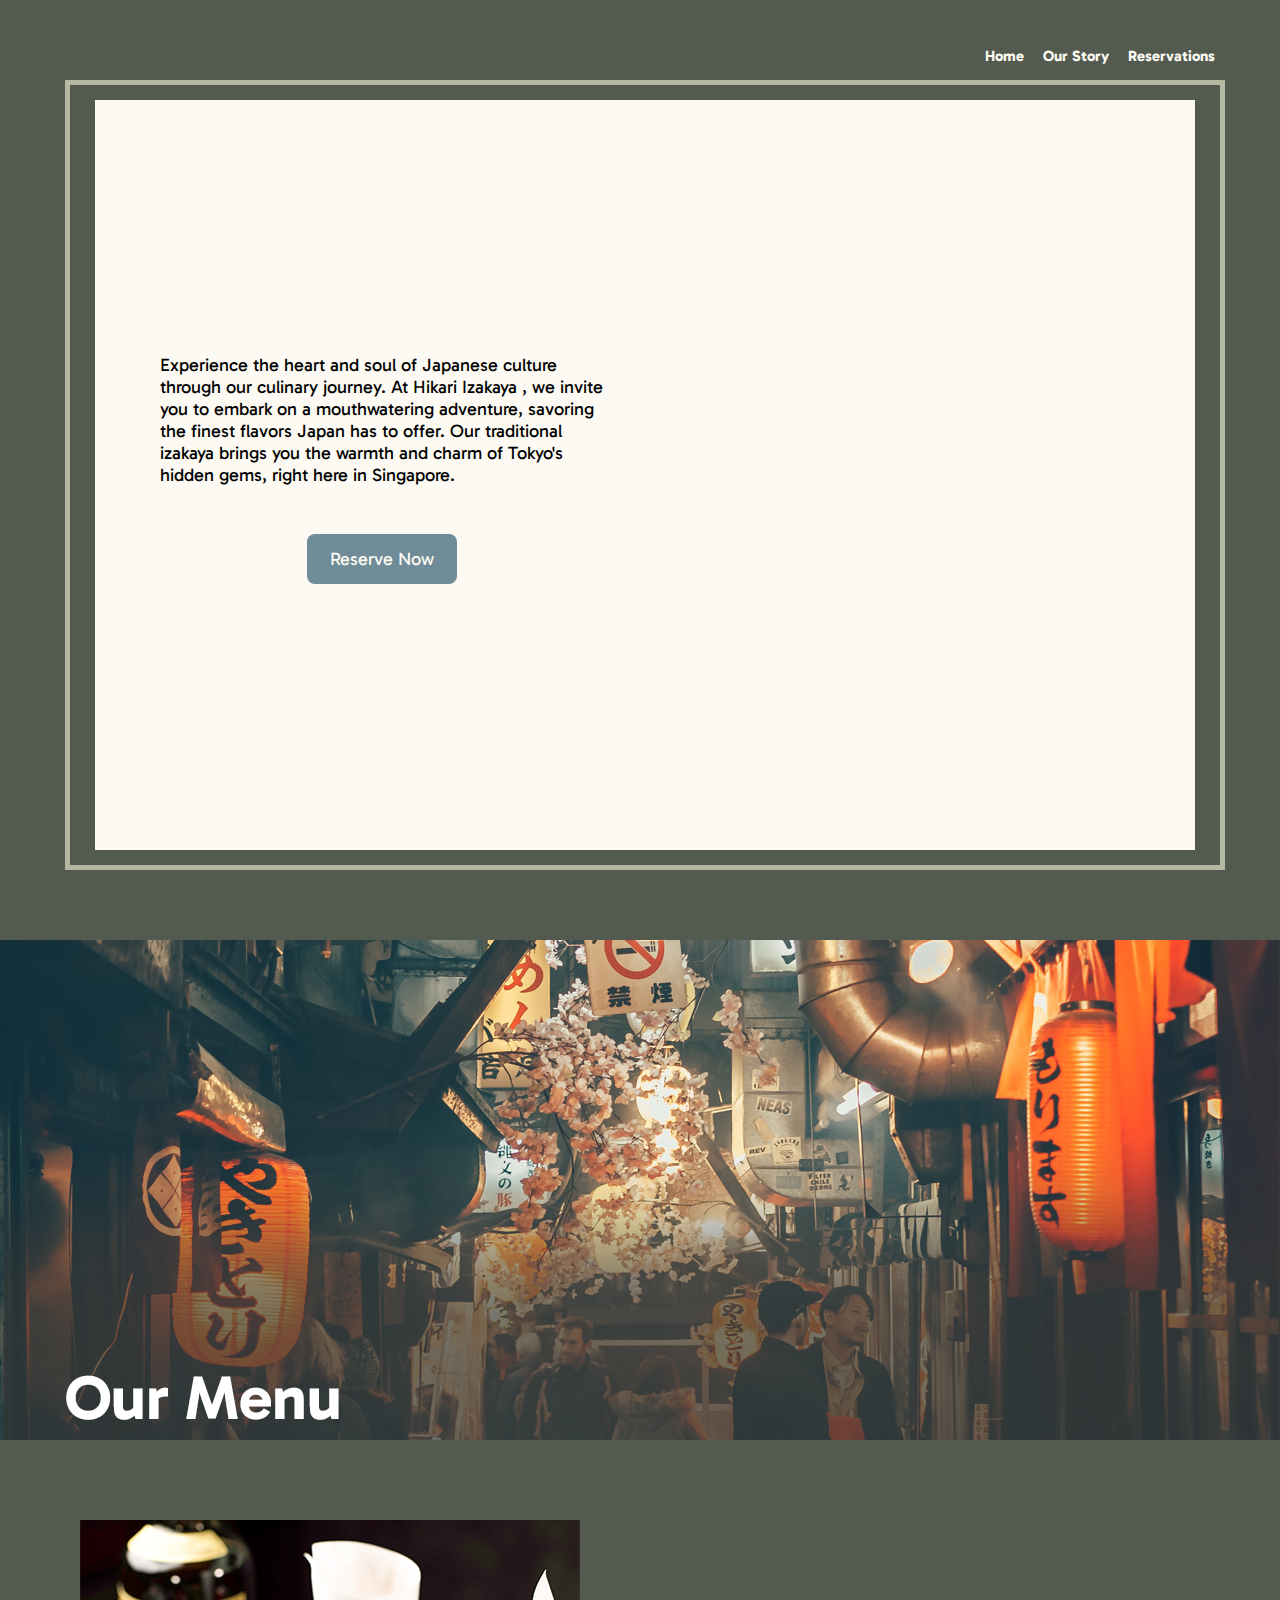
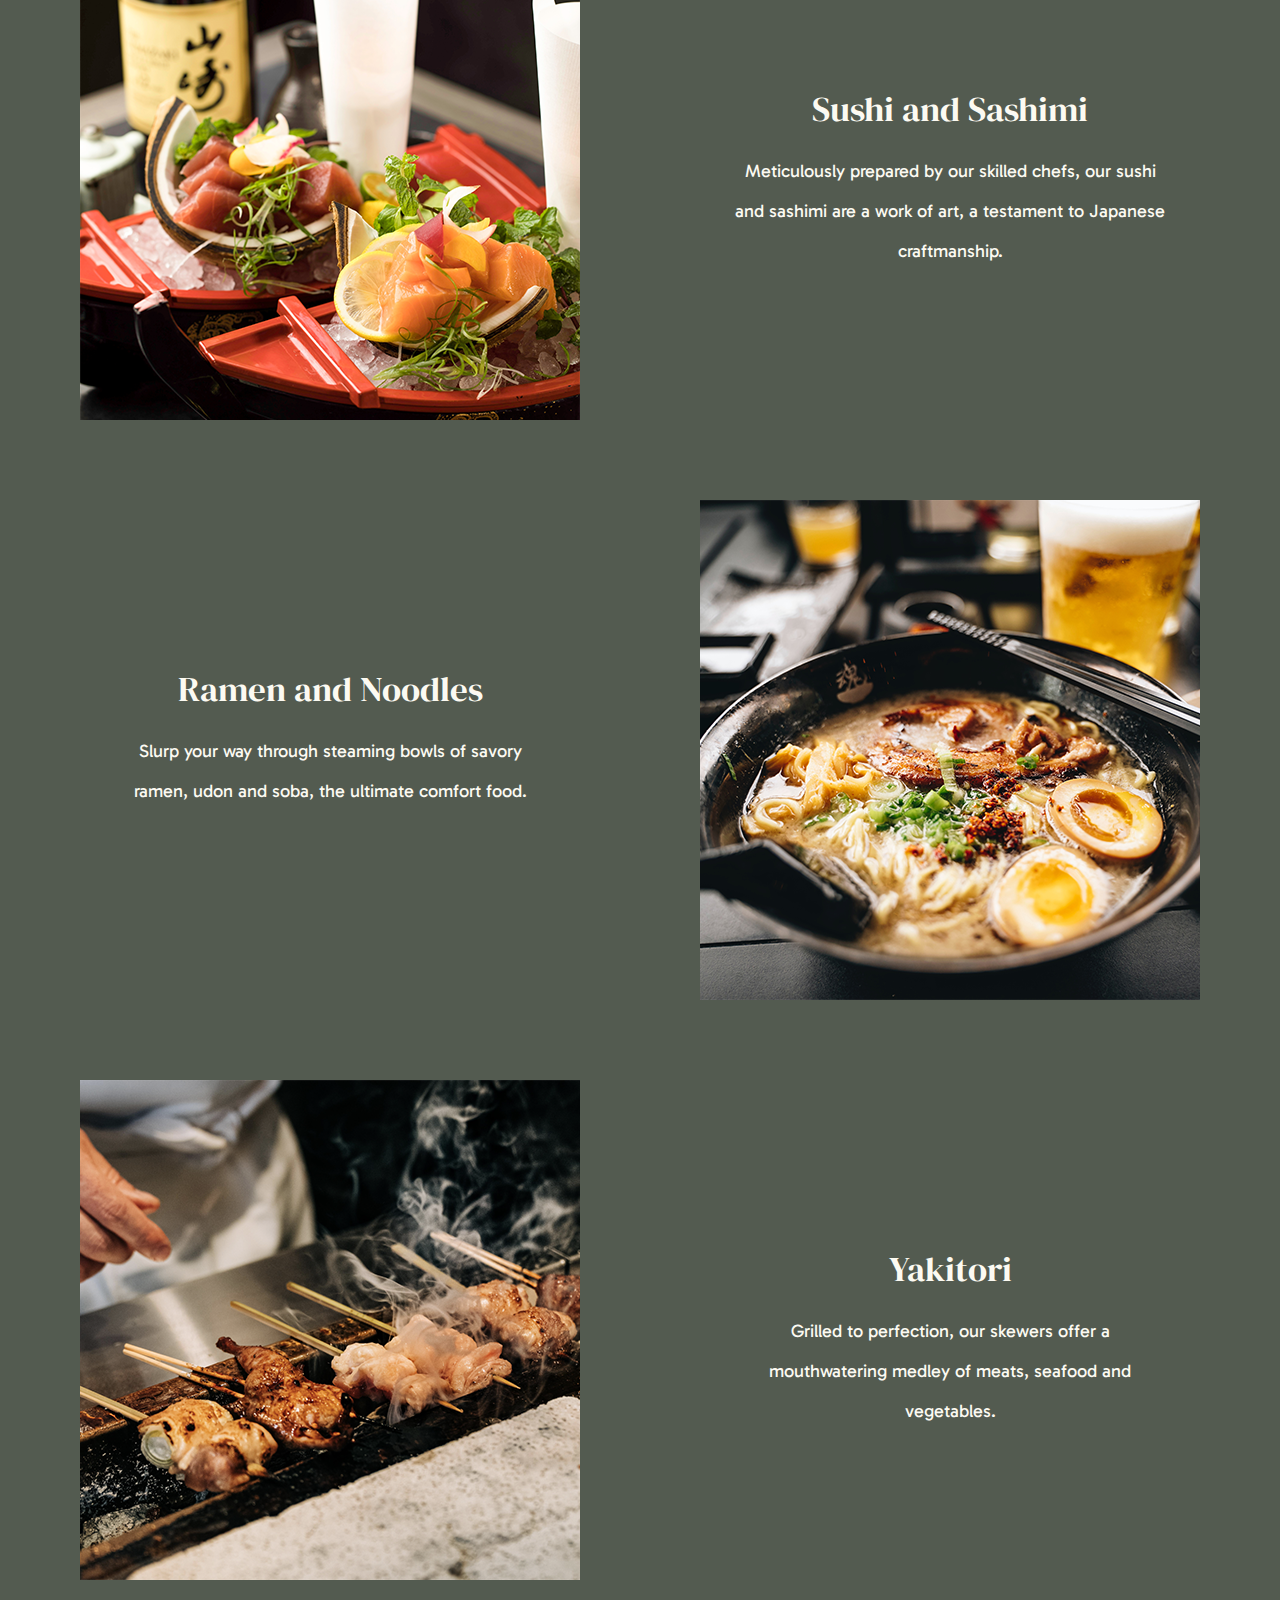
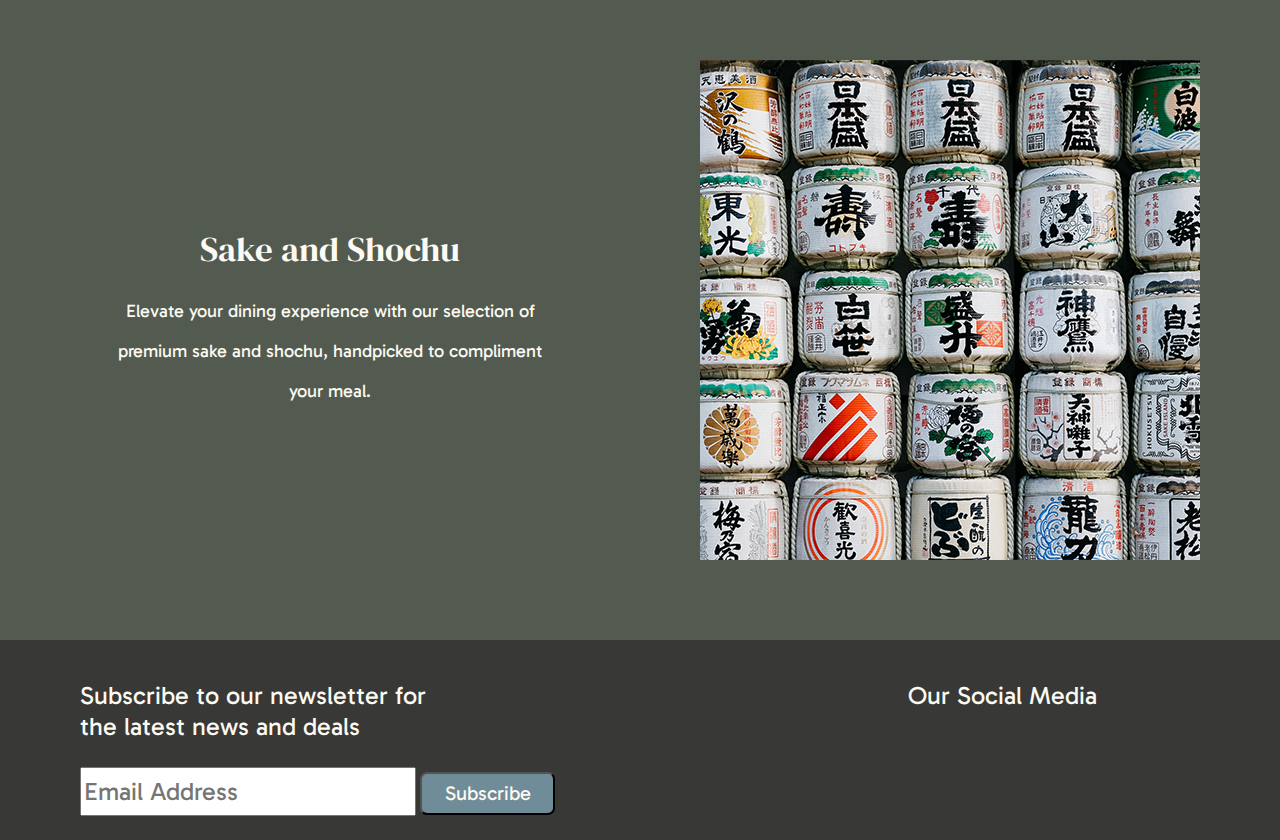
==== Pages/index.html @ 457bbaa7 "first commit" ====
<!DOCTYPE html>
<html lang="en">
<head>
    <meta charset="UTF-8">
    <meta name="viewport" content="width=device-width, initial-scale=1.0">
    <title>Hikari-Index</title>
    <link rel="stylesheet" type="text/css" href="../css/index.css">
    <link rel="stylesheet" type="text/css" href="../css/global.css">
    <link rel="preconnect" href="https://fonts.googleapis.com">
    <link rel="preconnect" href="https://fonts.gstatic.com" crossorigin>
    <link href="https://fonts.googleapis.com/css2?family=DM+Serif+Display:ital@0;1&family=
    Gabarito:wght@400;500;600;700;800;900&family=Kaisei+Opti:wght@400;500;700&display=swap" rel="stylesheet">
</head>
<body>
    <div id="topGreen">
        <nav>
            <div id="rightContent">
                <a href="index.html"><b>Home</b></a> 
                <a href="story.html"><b>Our Story</b></a> 
                <a href="reservations.html"><b>Reservations</b></a> 
            </div>
        </nav>
        <div id="border">
            <div id="whiteBG">
                <p>Experience the heart and soul of Japanese culture through our culinary journey. At Hikari Izakaya
                    , we invite you to embark on a mouthwatering adventure, savoring the finest flavors Japan has to offer.
                     Our traditional izakaya brings you the warmth and charm of Tokyo's hidden gems, right here in Singapore.
                </p>
                <div>
                    <button id="whiteBGBtn"><label>Reserve Now</label></button>
                </div>
            </div>
        </div>
    </div>
    <div id="middle">
        <img src="../icons/homepage_assets/Our Menu photo.png"/>
    </div>
    <div id="content">
        <div class="contentBox">
            <img src="../icons/homepage_assets/sushi and sashimi photo.png"/>
        </div>
        <div class="contentBox">
            <div>
                <label>Sushi and Sashimi</label>
                <p>Meticulously prepared by our skilled chefs, our sushi<br>and sashimi are a work of art, a testament to Japanese<br>craftmanship.</p>
            </div>
        </div>
        <div class="contentBox">
            <div>
                <label>Ramen and Noodles</label>
                <p>Slurp your way through steaming bowls of savory<br>ramen, udon and soba, the ultimate comfort food.</p>
            </div>
        </div>
        <div class="contentBox">
            <img src="../icons/homepage_assets/ramen.png"/>
        </div>
        <div class="contentBox">
            <img src="../icons/homepage_assets/yakitori photo.png"/>
        </div>
        <div class="contentBox">
            <div>
                <label>Yakitori</label>
                <p>Grilled to perfection, our skewers offer a<br>mouthwatering medley of meats, seafood and<br>vegetables.</p>
            </div>
        </div>
        <div class="contentBox">
            <div>
                <label>Sake and Shochu</label>
                <p>Elevate your dining experience with our selection of<br>premium sake and shochu, handpicked to compliment<br>your meal.</p>
            </div>
        </div>
        <div class="contentBox">
            <img src="../icons/homepage_assets/sake photo.png"/>
        </div>
    </div>
    <div class="footer">
        <div id="footerLeft">
            <p>Subscribe to our newsletter for<br>the latest news and deals</p>
            <form>
                <input type="email" placeholder="Email Address" name="email" id="email">
                <input type="submit" value="Subscribe" name="subscribe" id="subscribe">
            </form>
        </div>
        <div id="footerRight">
            <label>Our Social Media</label>
        </div>
    </div>
</body>
</html>
---- css/index.css ----
nav{
    font-family: 'Gabarito', sans-serif;
    text-align: right;
    height: 80px;
    position: relative;
}

nav a{
    color: #fcfaf2;
    font-size: 15px;
    text-decoration: none;
    margin-left: 15px;
}

#rightContent{
    margin-right: 65px;
    margin-bottom: 15px;
    position: absolute;
    bottom: 0;
    right: 0;
}

#topGreen{
    height: 940px;
    background-color: #535B50;
}

#border{
    border: 5px solid #b5b9a2;
    margin: 0px 65px 80px 65px;
    height: 780px;
    width: 1150px;
}

#whiteBG{
    display: inline-block;
    background-color: #fcfaf2;
    margin: 15px 25px 15px 25px;
    height: 750px;
    width: 1100px;
}

#whiteBG p{
    font-family: 'Gabarito', sans-serif;
    font-size: 18px;
    width: 445px;
    margin-top: 254px;
    margin-left: 65px;
}

#whiteBGBtn{
    font-family: 'Gabarito', sans-serif;
    font-size: 18px;
    border-radius: 8px;
    margin-left: 212px;
    margin-top: 30px;
    height: 50px;
    width: 150px;
    background-color: #708c98;
    color: #fcfaf2;
    border: none;
}

#middle{
    height: 500px;
}

#content{
    background-color: #535B50;
    display: grid;
    grid-template-columns: auto auto;
    padding-bottom: 80px;
}

.contentBox{
    position: relative;
}

.contentBox div{
    margin-top: 33%;
    /* position: absolute;
    width: 100%;
    top: 50%;
    transform: translateY(-50%); */
}

.contentBox label{
    display: block;
    text-align: center;
    color: #fcfaf2;
    font-family: 'DM Serif Display', serif;
    font-size: 35px;
}

.contentBox p{
    color: #fcfaf2;
    font-family: 'Gabarito', sans-serif;
    text-align: center;
    font-size: 18px;
    line-height: 40px;
}

.contentBox:nth-child(odd){
    height: 500px;
    width: 500px;
    margin: 80px auto 0px 80px;
}

.contentBox:nth-child(even){
    height: 500px;
    width: 500px;
    margin: 80px 80px 0px auto;
}

.footer{
    display: flex;
    height: 200px;
    background-color: #383836;
}

#footerLeft{
    /* background-color: black; */
    margin-top: 15px;
    margin-left: 80px;
}

#footerLeft p{
    font-family: 'Gabarito', sans-serif;
    color: #fcfaf2;
    font-size: 25px;
}

#email{
    font-family: 'Gabarito', sans-serif;
    width: 328px;
    height: 43px;
    font-size: 25px;
}

#subscribe{
    font-family: 'Gabarito', sans-serif;
    height: 43px;
    width: 135px;
    font-size: 20px;
    border-radius: 7px;
    color: #fcfaf2;
    background-color: #708c98;
    cursor: pointer;
}

#footerRight{
    margin-top: 40px;
    margin-left: 353px;
    font-size: 25px;
    font-family: 'Gabarito', sans-serif;
    color: #fcfaf2;
}
---- css/global.css ----
body{
    max-width: 1280px;
    margin: auto;
}
/* font-family: 'DM Serif Display', serif;
font-family: 'Gabarito', cursive;
font-family: 'Kaisei Opti', serif; */
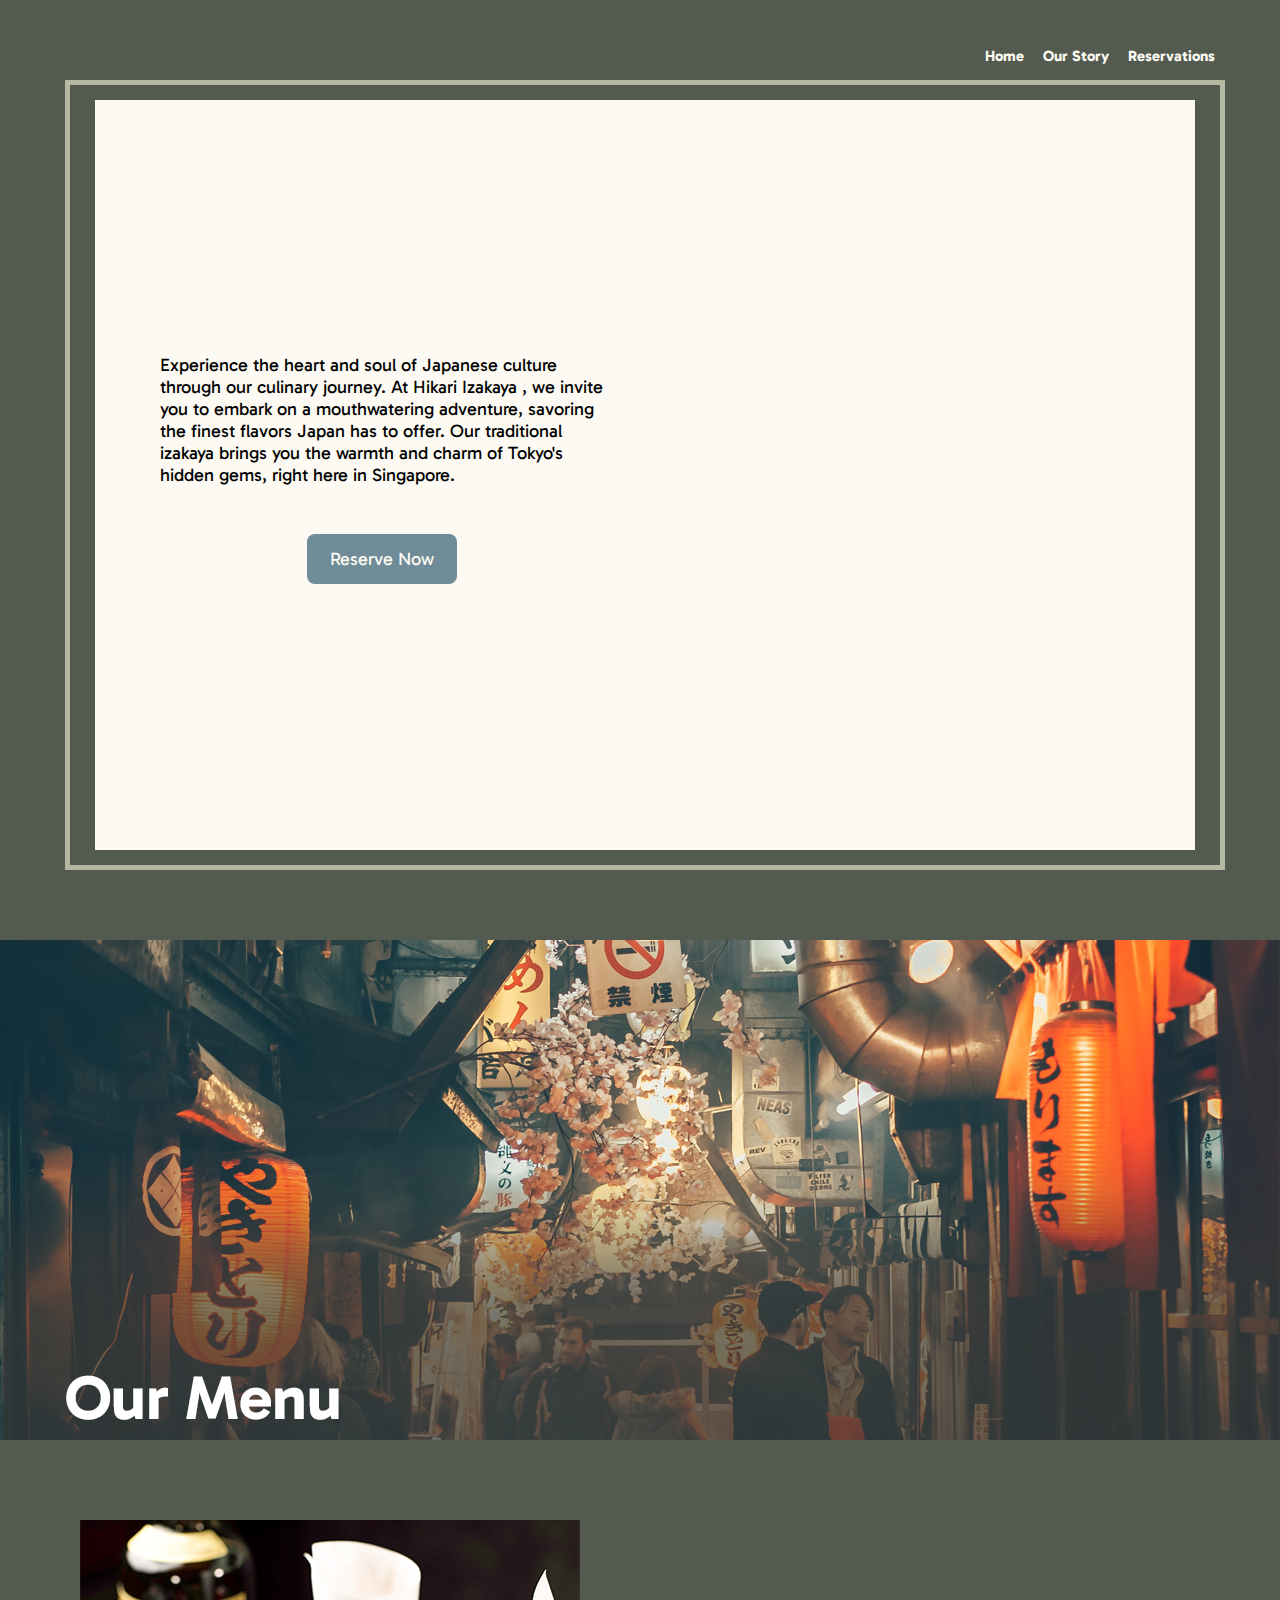
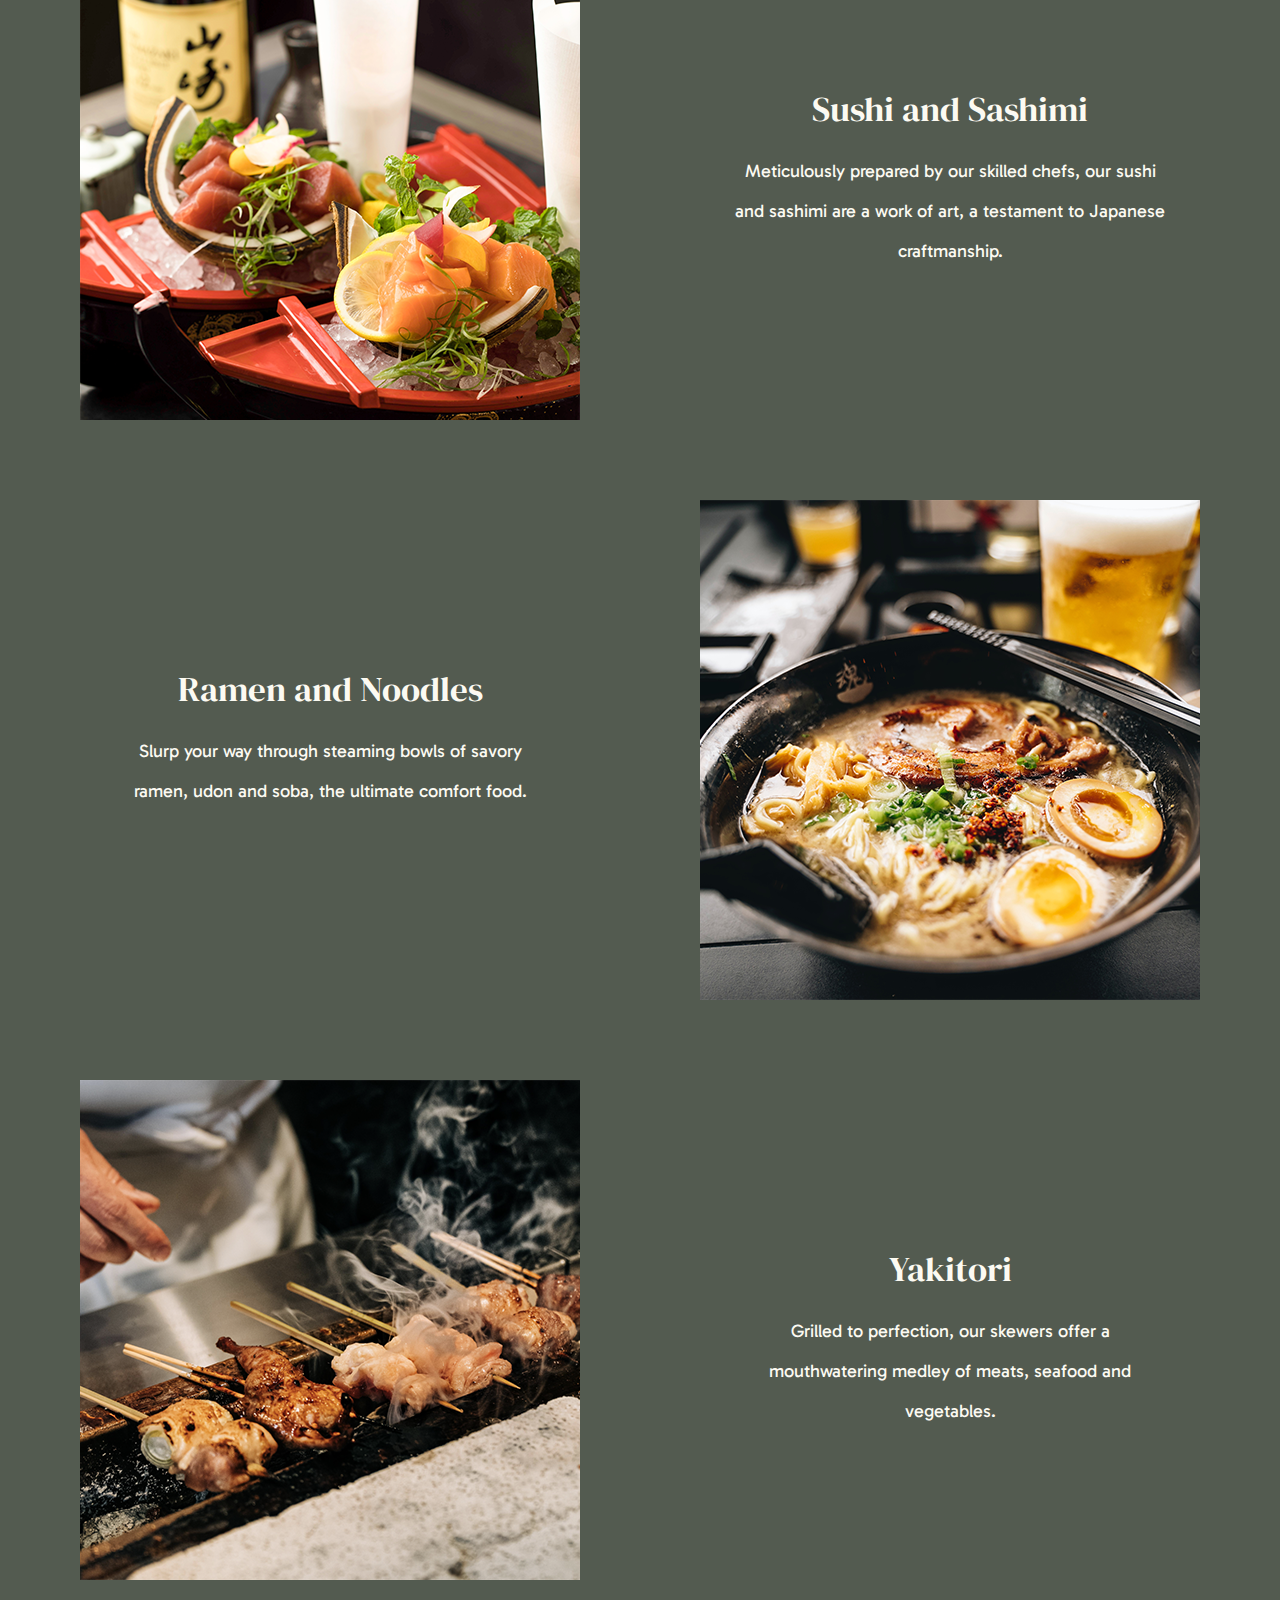
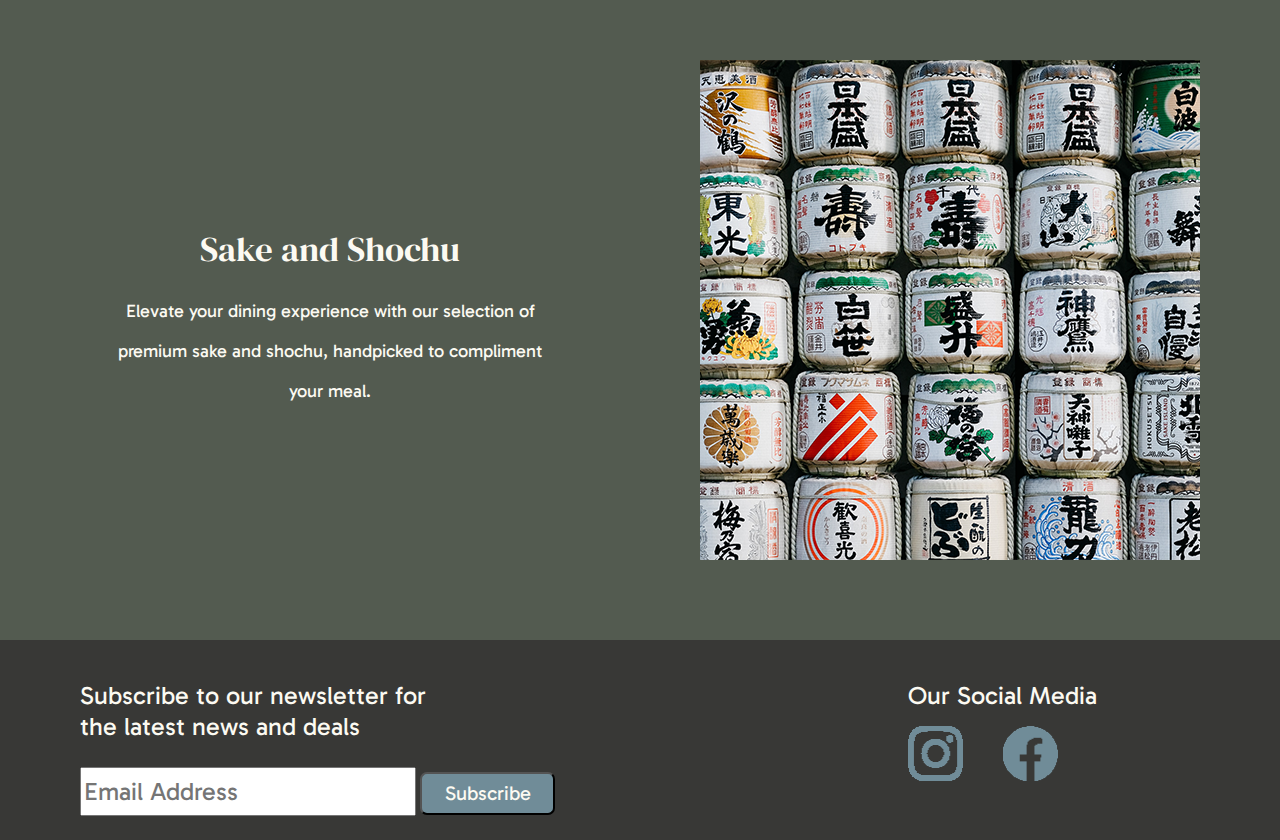
==== commit e300bddf: "Our Story page done w/ bugs" ====
--- a/Pages/index.html
+++ b/Pages/index.html
@@ -27,7 +27,7 @@
                      Our traditional izakaya brings you the warmth and charm of Tokyo's hidden gems, right here in Singapore.
                 </p>
                 <div>
-                    <button id="whiteBGBtn"><label>Reserve Now</label></button>
+                    <a href="reservations.html"><button id="whiteBGBtn"><label>Reserve Now</label></button></a>
                 </div>
             </div>
         </div>
@@ -83,6 +83,10 @@
         </div>
         <div id="footerRight">
             <label>Our Social Media</label>
+            <div>
+                <a href="#"><img src="../icons/logos/instagram icon.png"></a>
+                <a href="#"><img src="../icons/logos/facebook icon.png" style="margin-left: 33px;"></a>
+            </div>
         </div>
     </div>
 </body>
--- a/css/index.css
+++ b/css/index.css
@@ -1,8 +1,9 @@
 nav{
-    font-family: 'Gabarito', sans-serif;
+    font-family: 'Gabarito', cursive;
     text-align: right;
+    position: relative;
     height: 80px;
-    position: relative;
+    bottom: 0;
 }
 
 nav a{
@@ -41,7 +42,7 @@
 }
 
 #whiteBG p{
-    font-family: 'Gabarito', sans-serif;
+    font-family: 'Gabarito', cursive;
     font-size: 18px;
     width: 445px;
     margin-top: 254px;
@@ -49,7 +50,7 @@
 }
 
 #whiteBGBtn{
-    font-family: 'Gabarito', sans-serif;
+    font-family: 'Gabarito', cursive;
     font-size: 18px;
     border-radius: 8px;
     margin-left: 212px;
@@ -78,10 +79,6 @@
 
 .contentBox div{
     margin-top: 33%;
-    /* position: absolute;
-    width: 100%;
-    top: 50%;
-    transform: translateY(-50%); */
 }
 
 .contentBox label{
@@ -94,7 +91,7 @@
 
 .contentBox p{
     color: #fcfaf2;
-    font-family: 'Gabarito', sans-serif;
+    font-family: 'Gabarito', cursive;
     text-align: center;
     font-size: 18px;
     line-height: 40px;
@@ -110,48 +107,4 @@
     height: 500px;
     width: 500px;
     margin: 80px 80px 0px auto;
-}
-
-.footer{
-    display: flex;
-    height: 200px;
-    background-color: #383836;
-}
-
-#footerLeft{
-    /* background-color: black; */
-    margin-top: 15px;
-    margin-left: 80px;
-}
-
-#footerLeft p{
-    font-family: 'Gabarito', sans-serif;
-    color: #fcfaf2;
-    font-size: 25px;
-}
-
-#email{
-    font-family: 'Gabarito', sans-serif;
-    width: 328px;
-    height: 43px;
-    font-size: 25px;
-}
-
-#subscribe{
-    font-family: 'Gabarito', sans-serif;
-    height: 43px;
-    width: 135px;
-    font-size: 20px;
-    border-radius: 7px;
-    color: #fcfaf2;
-    background-color: #708c98;
-    cursor: pointer;
-}
-
-#footerRight{
-    margin-top: 40px;
-    margin-left: 353px;
-    font-size: 25px;
-    font-family: 'Gabarito', sans-serif;
-    color: #fcfaf2;
 }--- a/css/global.css
+++ b/css/global.css
@@ -1,7 +1,70 @@
+/* font-family: 'DM Serif Display', serif;
+font-family: 'Gabarito', cursive;
+font-family: 'Kaisei Opti', serif; */
+
+header{
+    height: 180px;
+    background-color: #535B50;
+    position: relative;
+}
+
+nav a{
+    color: #fcfaf2;
+    font-size: 15px;
+    text-decoration: none;
+    margin-left: 15px;
+}
+
 body{
     max-width: 1280px;
     margin: auto;
 }
-/* font-family: 'DM Serif Display', serif;
-font-family: 'Gabarito', cursive;
-font-family: 'Kaisei Opti', serif; */+
+.footer{
+    display: flex;
+    height: 200px;
+    background-color: #383836;
+}
+
+#footerLeft{
+    margin-top: 15px;
+    margin-left: 80px;
+}
+
+#footerLeft p{
+    font-family: 'Gabarito', cursive;
+    color: #fcfaf2;
+    font-size: 25px;
+}
+
+#email{
+    font-family: 'Gabarito', cursive;
+    width: 328px;
+    height: 43px;
+    font-size: 25px;
+}
+
+#subscribe{
+    font-family: 'Gabarito', cursive;
+    height: 43px;
+    width: 135px;
+    font-size: 20px;
+    border-radius: 7px;
+    color: #fcfaf2;
+    background-color: #708c98;
+    cursor: pointer;
+}
+
+#footerRight{
+    margin-top: 40px;
+    margin-left: 353px;
+    font-size: 25px;
+    font-family: 'Gabarito', cursive;
+    color: #fcfaf2;
+}
+
+#footerRight img{
+    height: 55px;
+    width: 55px;
+    margin-top: 15px;
+}
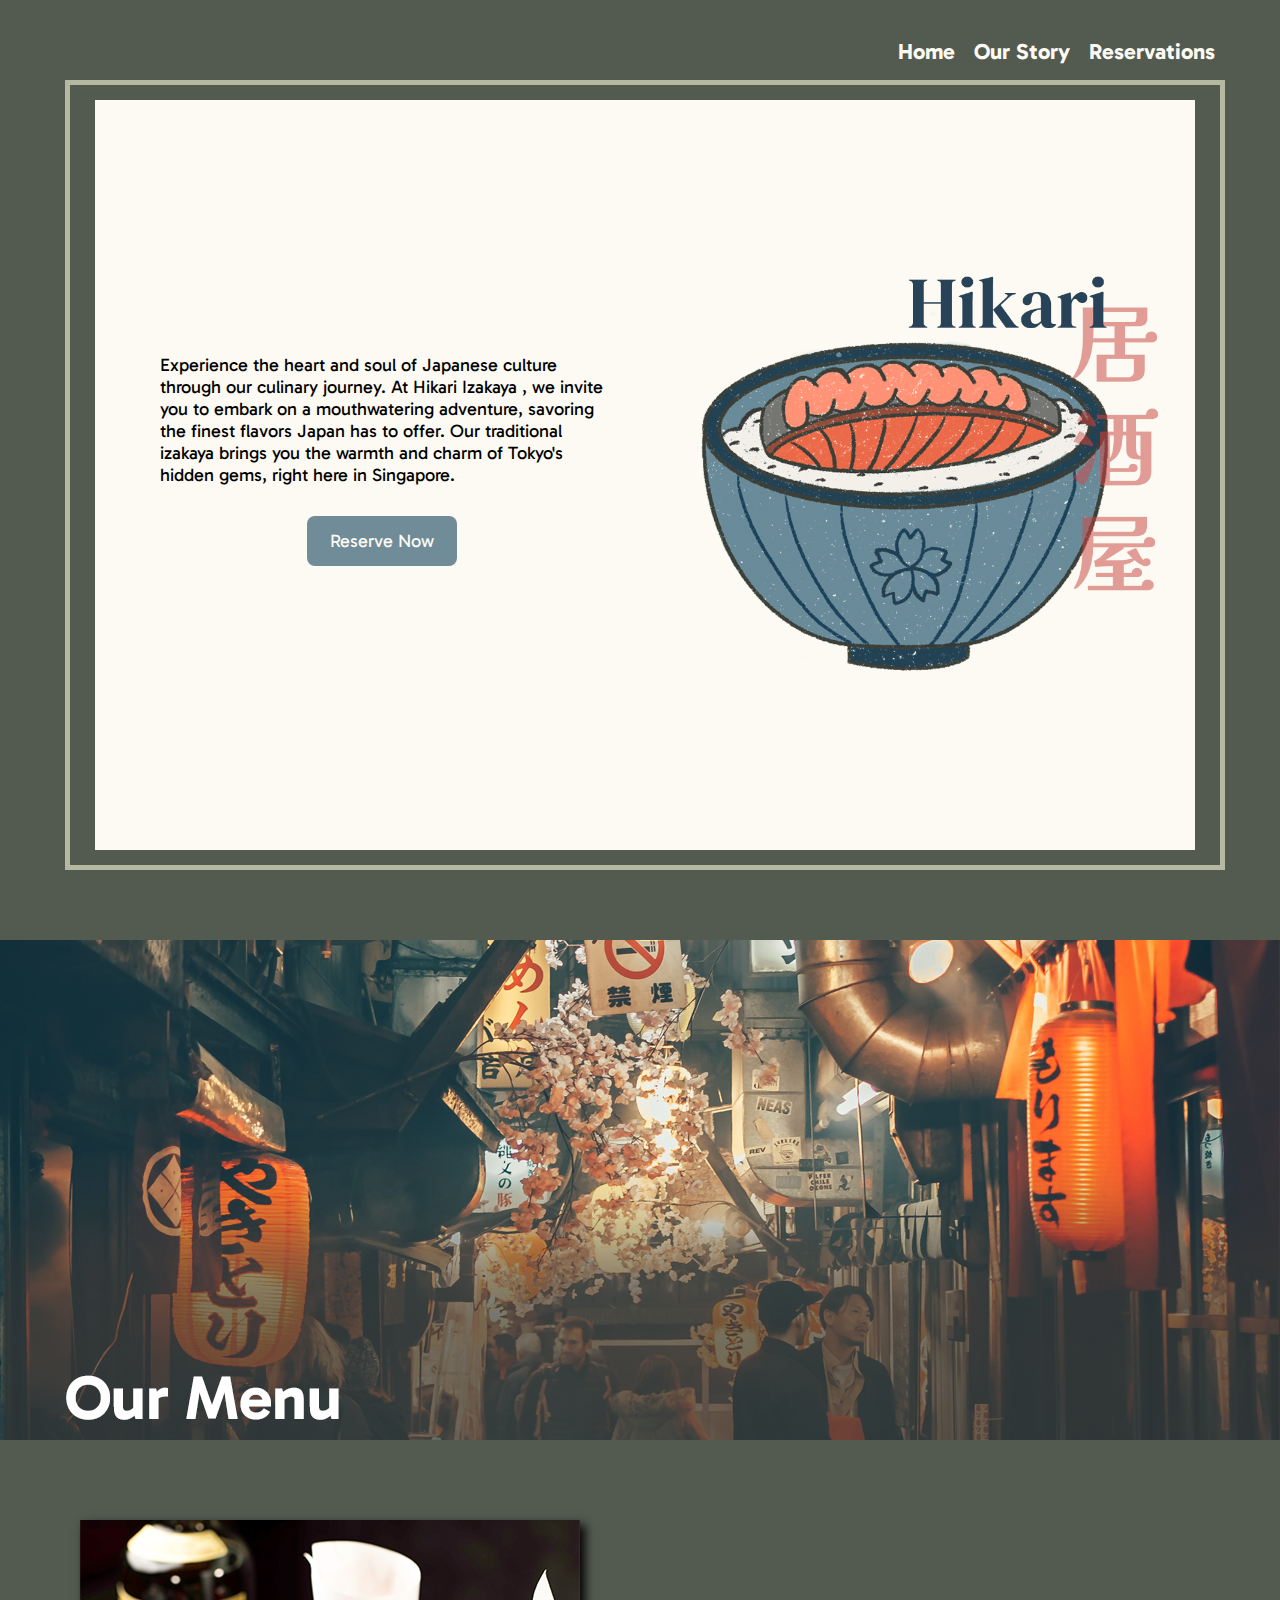
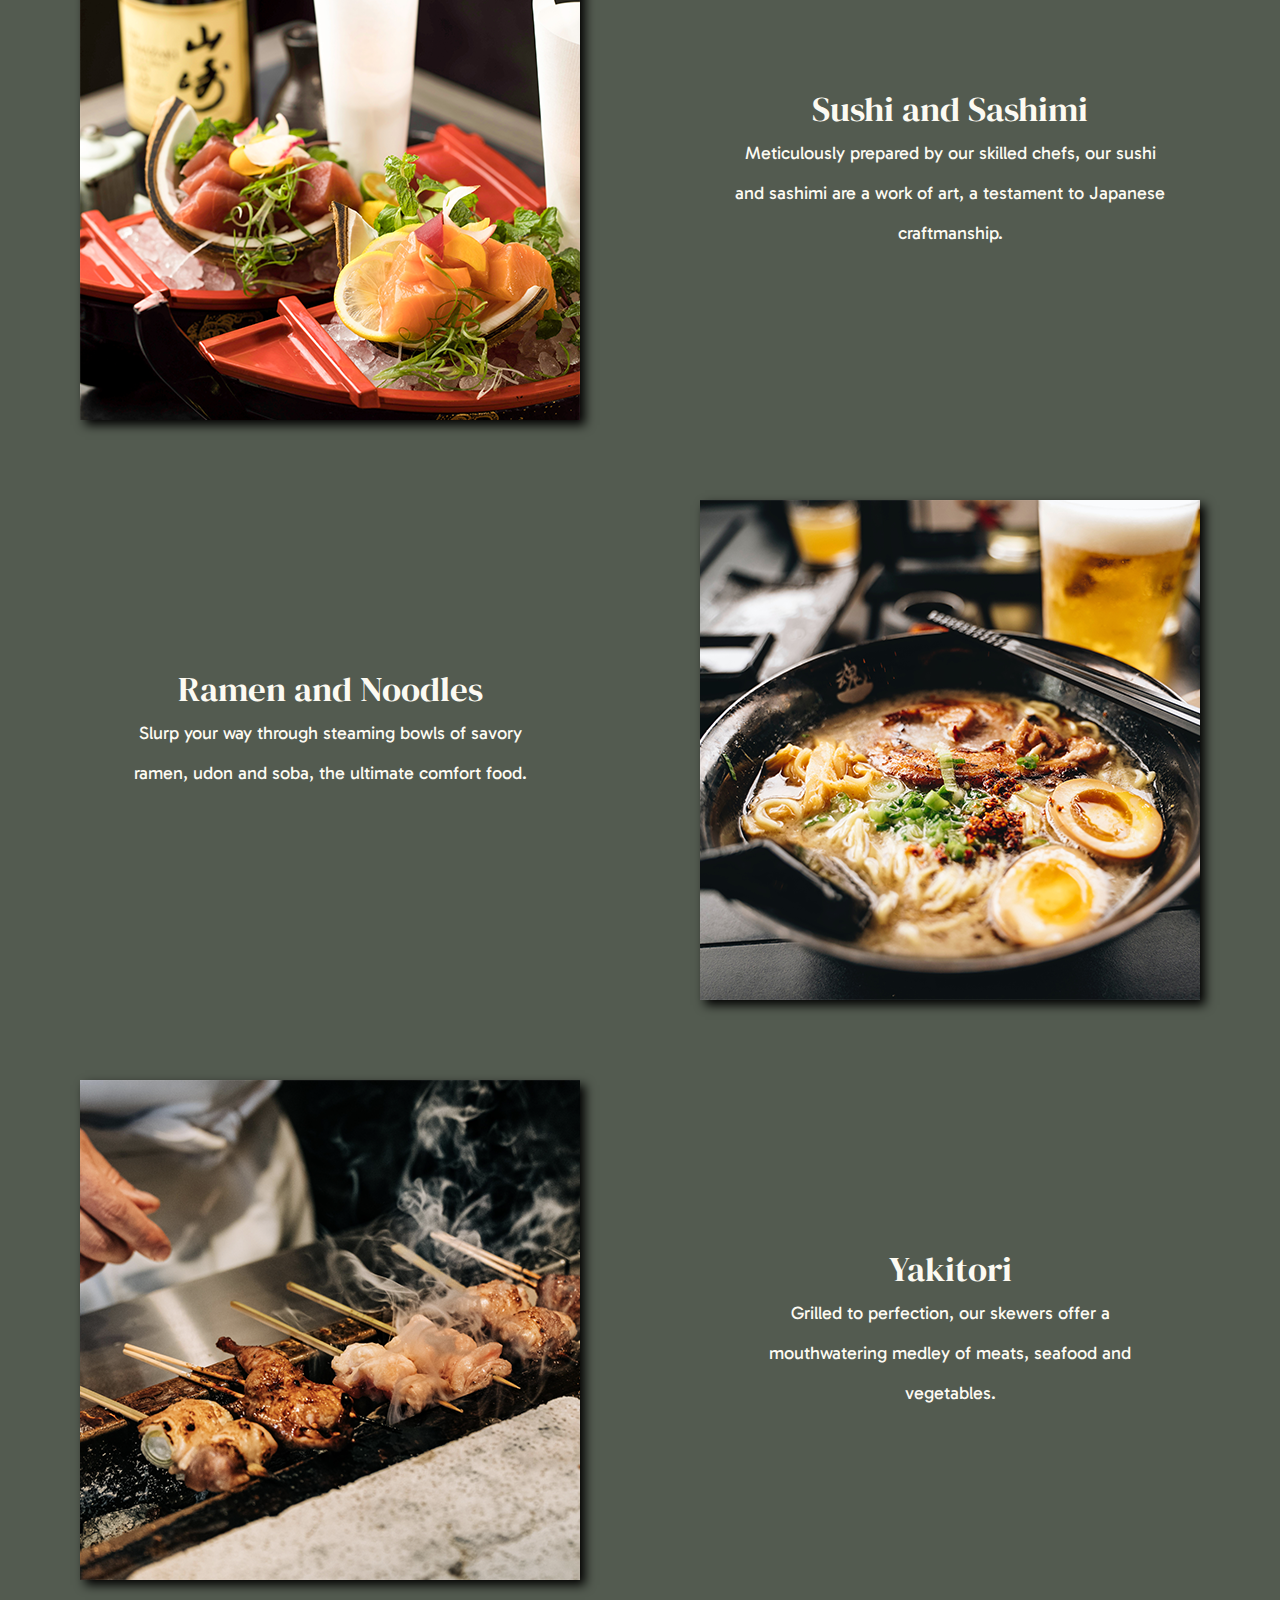
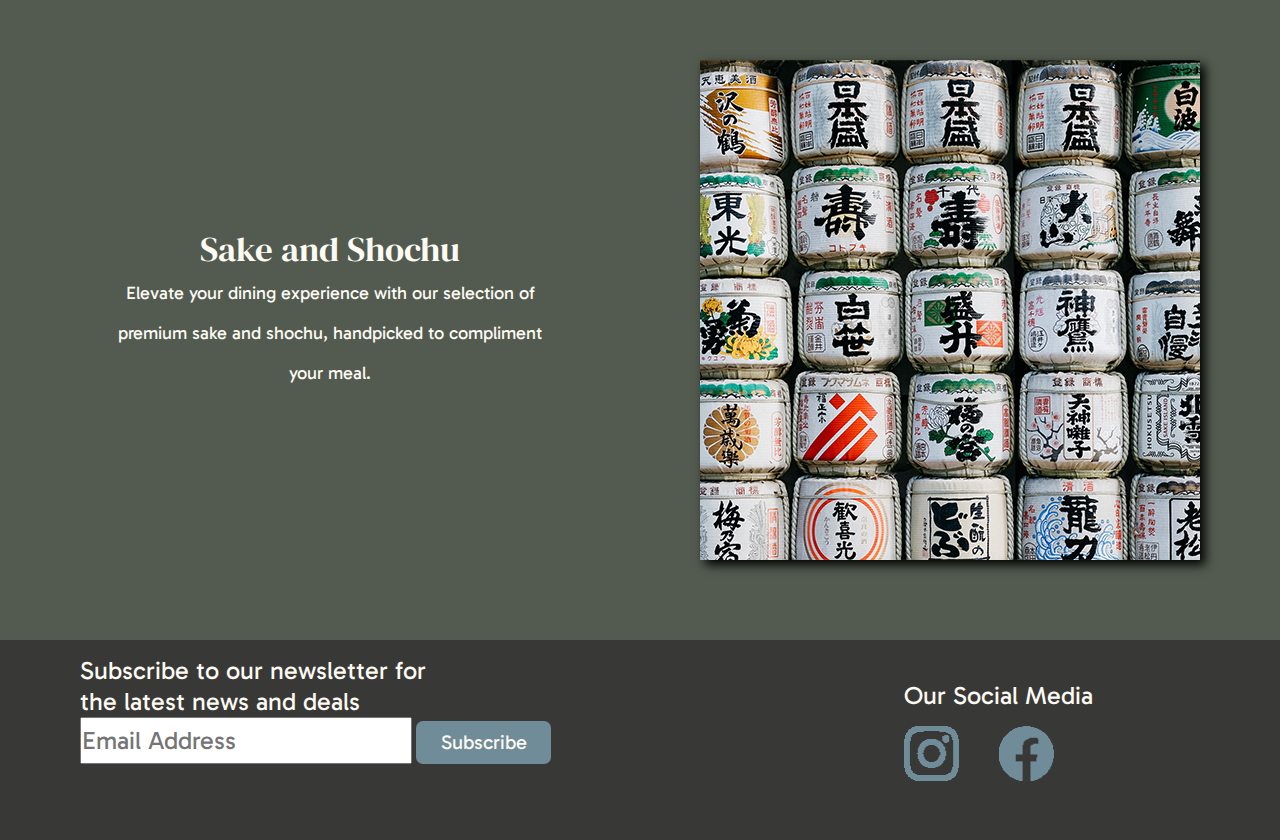
==== commit 485bcd2f: "Finished bugs + favicon" ====
--- a/Pages/index.html
+++ b/Pages/index.html
@@ -3,7 +3,8 @@
 <head>
     <meta charset="UTF-8">
     <meta name="viewport" content="width=device-width, initial-scale=1.0">
-    <title>Hikari-Index</title>
+    <title>Hikari</title>
+    <link rel="icon" type="image/x-icon" href="../icons/favicon_io (1)/favicon-16x16.png">
     <link rel="stylesheet" type="text/css" href="../css/index.css">
     <link rel="stylesheet" type="text/css" href="../css/global.css">
     <link rel="preconnect" href="https://fonts.googleapis.com">
@@ -22,12 +23,17 @@
         </nav>
         <div id="border">
             <div id="whiteBG">
-                <p>Experience the heart and soul of Japanese culture through our culinary journey. At Hikari Izakaya
-                    , we invite you to embark on a mouthwatering adventure, savoring the finest flavors Japan has to offer.
-                     Our traditional izakaya brings you the warmth and charm of Tokyo's hidden gems, right here in Singapore.
-                </p>
-                <div>
-                    <a href="reservations.html"><button id="whiteBGBtn"><label>Reserve Now</label></button></a>
+                <div id="mainText">
+                    <p>Experience the heart and soul of Japanese culture through our culinary journey. At Hikari Izakaya
+                        , we invite you to embark on a mouthwatering adventure, savoring the finest flavors Japan has to offer.
+                        Our traditional izakaya brings you the warmth and charm of Tokyo's hidden gems, right here in Singapore.
+                    </p>
+                    <div>
+                        <a href="reservations.html"><button id="whiteBGBtn"><label>Reserve Now</label></button></a>
+                    </div>
+                </div>
+                <div id="mainImage">
+                    <img src="../icons/homepage_assets/main image.png">
                 </div>
             </div>
         </div>
--- a/css/index.css
+++ b/css/index.css
@@ -1,5 +1,4 @@
 nav{
-    font-family: 'Gabarito', cursive;
     text-align: right;
     position: relative;
     height: 80px;
@@ -7,6 +6,8 @@
 }
 
 nav a{
+    font-family: 'Gabarito', cursive;
+    font-weight: 400;
     color: #fcfaf2;
     font-size: 15px;
     text-decoration: none;
@@ -34,7 +35,8 @@
 }
 
 #whiteBG{
-    display: inline-block;
+    display: flex;
+    flex-direction: row;
     background-color: #fcfaf2;
     margin: 15px 25px 15px 25px;
     height: 750px;
@@ -60,6 +62,26 @@
     background-color: #708c98;
     color: #fcfaf2;
     border: none;
+    cursor: pointer;
+}
+
+#whiteBGBtn label{
+    display: block;
+    cursor: pointer;
+}
+
+#mainText{
+    order: 1;
+}
+
+#mainImage{
+    order: 2;
+}
+
+#mainImage img{
+    height: 600px;
+    width: 600px;
+    margin-top: 110px;
 }
 
 #middle{
@@ -107,4 +129,8 @@
     height: 500px;
     width: 500px;
     margin: 80px 80px 0px auto;
+}
+
+.contentBox img{
+    box-shadow: 5px 5px 10px black;
 }--- a/css/global.css
+++ b/css/global.css
@@ -1,6 +1,11 @@
 /* font-family: 'DM Serif Display', serif;
 font-family: 'Gabarito', cursive;
 font-family: 'Kaisei Opti', serif; */
+*{
+    margin: 0;
+    padding: 0;
+}
+
 
 header{
     height: 180px;
@@ -10,9 +15,30 @@
 
 nav a{
     color: #fcfaf2;
-    font-size: 15px;
+    font-size: 22px;
     text-decoration: none;
     margin-left: 15px;
+}
+
+#logo img{
+    height: 150px;
+    width: 150px;
+    margin-top: 15px;
+    margin-left: 100px;
+}
+
+#logo{
+    text-align: left;
+}
+
+.mainImage{
+    position: relative;
+}
+
+.mainImage img{
+    display: block;
+    height: 300px;
+    width: 1280px;
 }
 
 body{
@@ -29,6 +55,7 @@
 #footerLeft{
     margin-top: 15px;
     margin-left: 80px;
+    /* background-color: black; */
 }
 
 #footerLeft p{
@@ -53,14 +80,16 @@
     color: #fcfaf2;
     background-color: #708c98;
     cursor: pointer;
+    border: none;
 }
 
 #footerRight{
-    margin-top: 40px;
+    padding-top: 40px;
     margin-left: 353px;
     font-size: 25px;
     font-family: 'Gabarito', cursive;
     color: #fcfaf2;
+    /* background-color: black; */
 }
 
 #footerRight img{
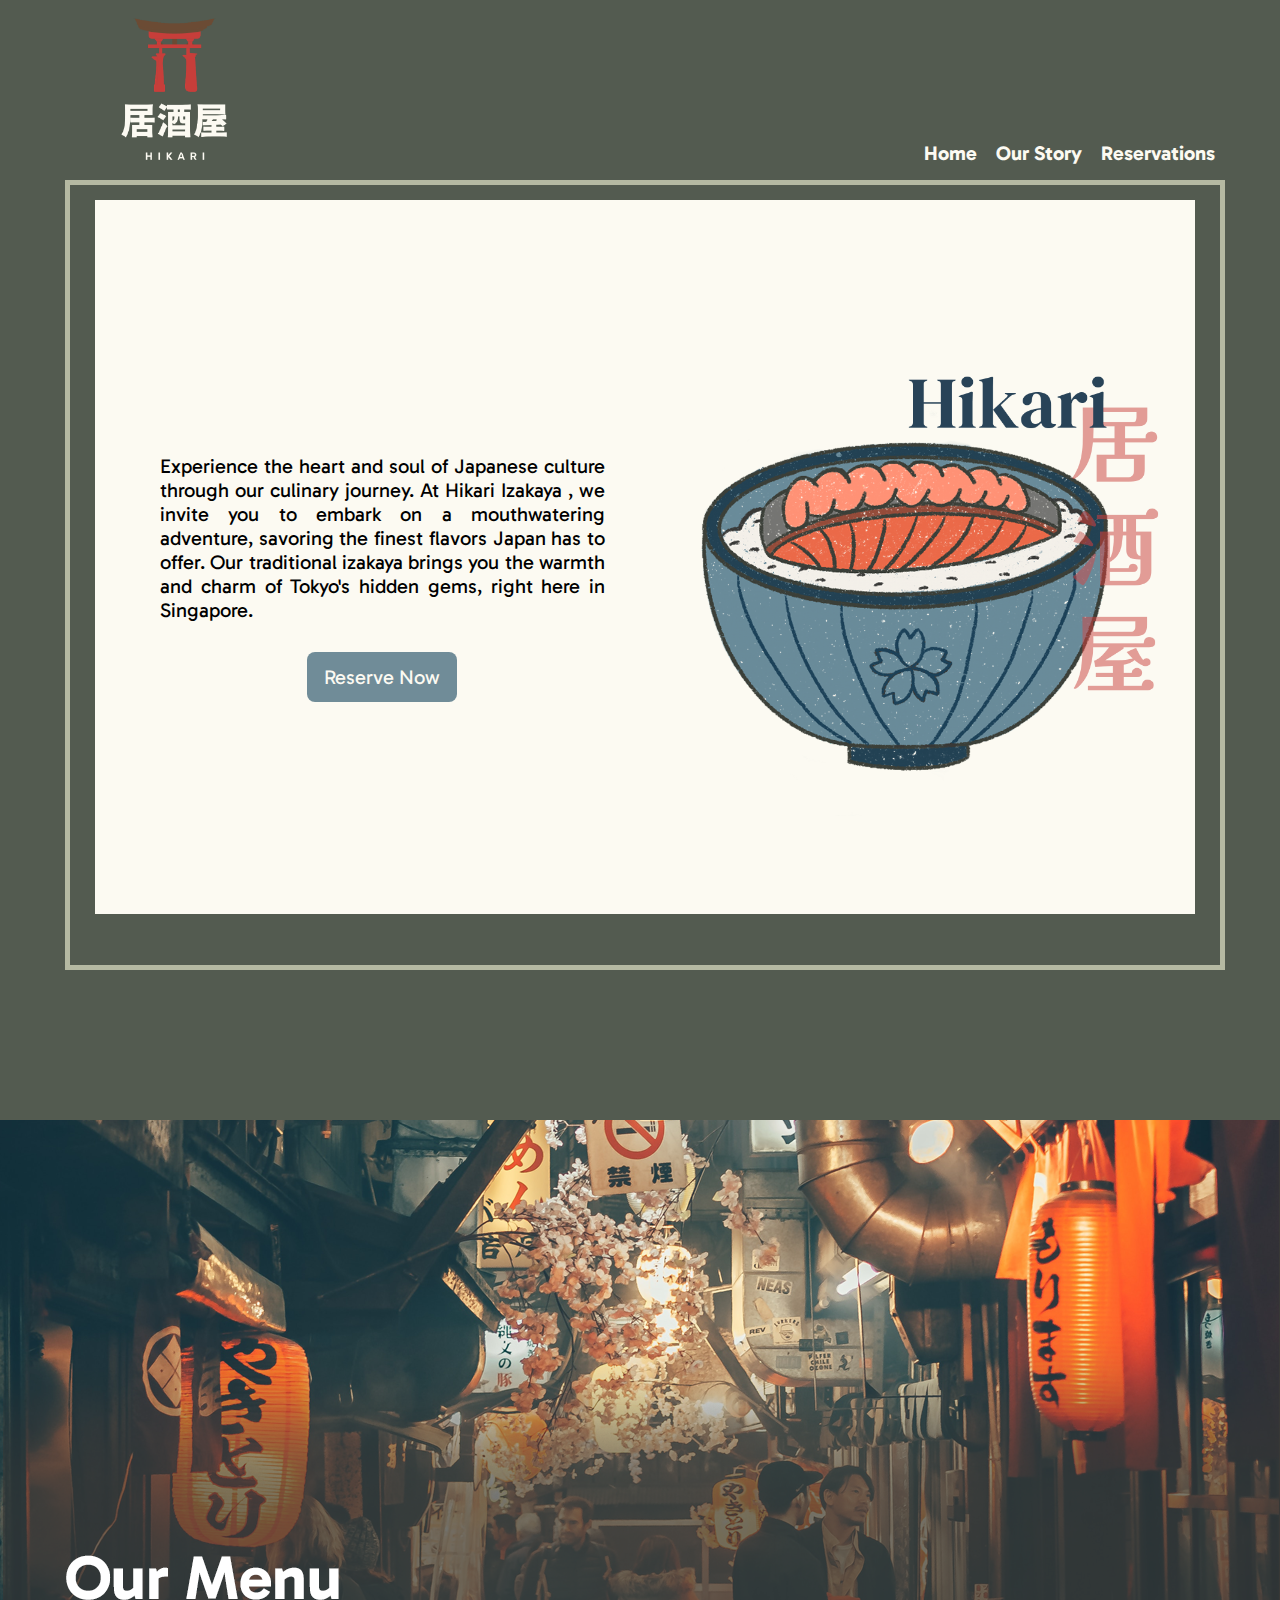
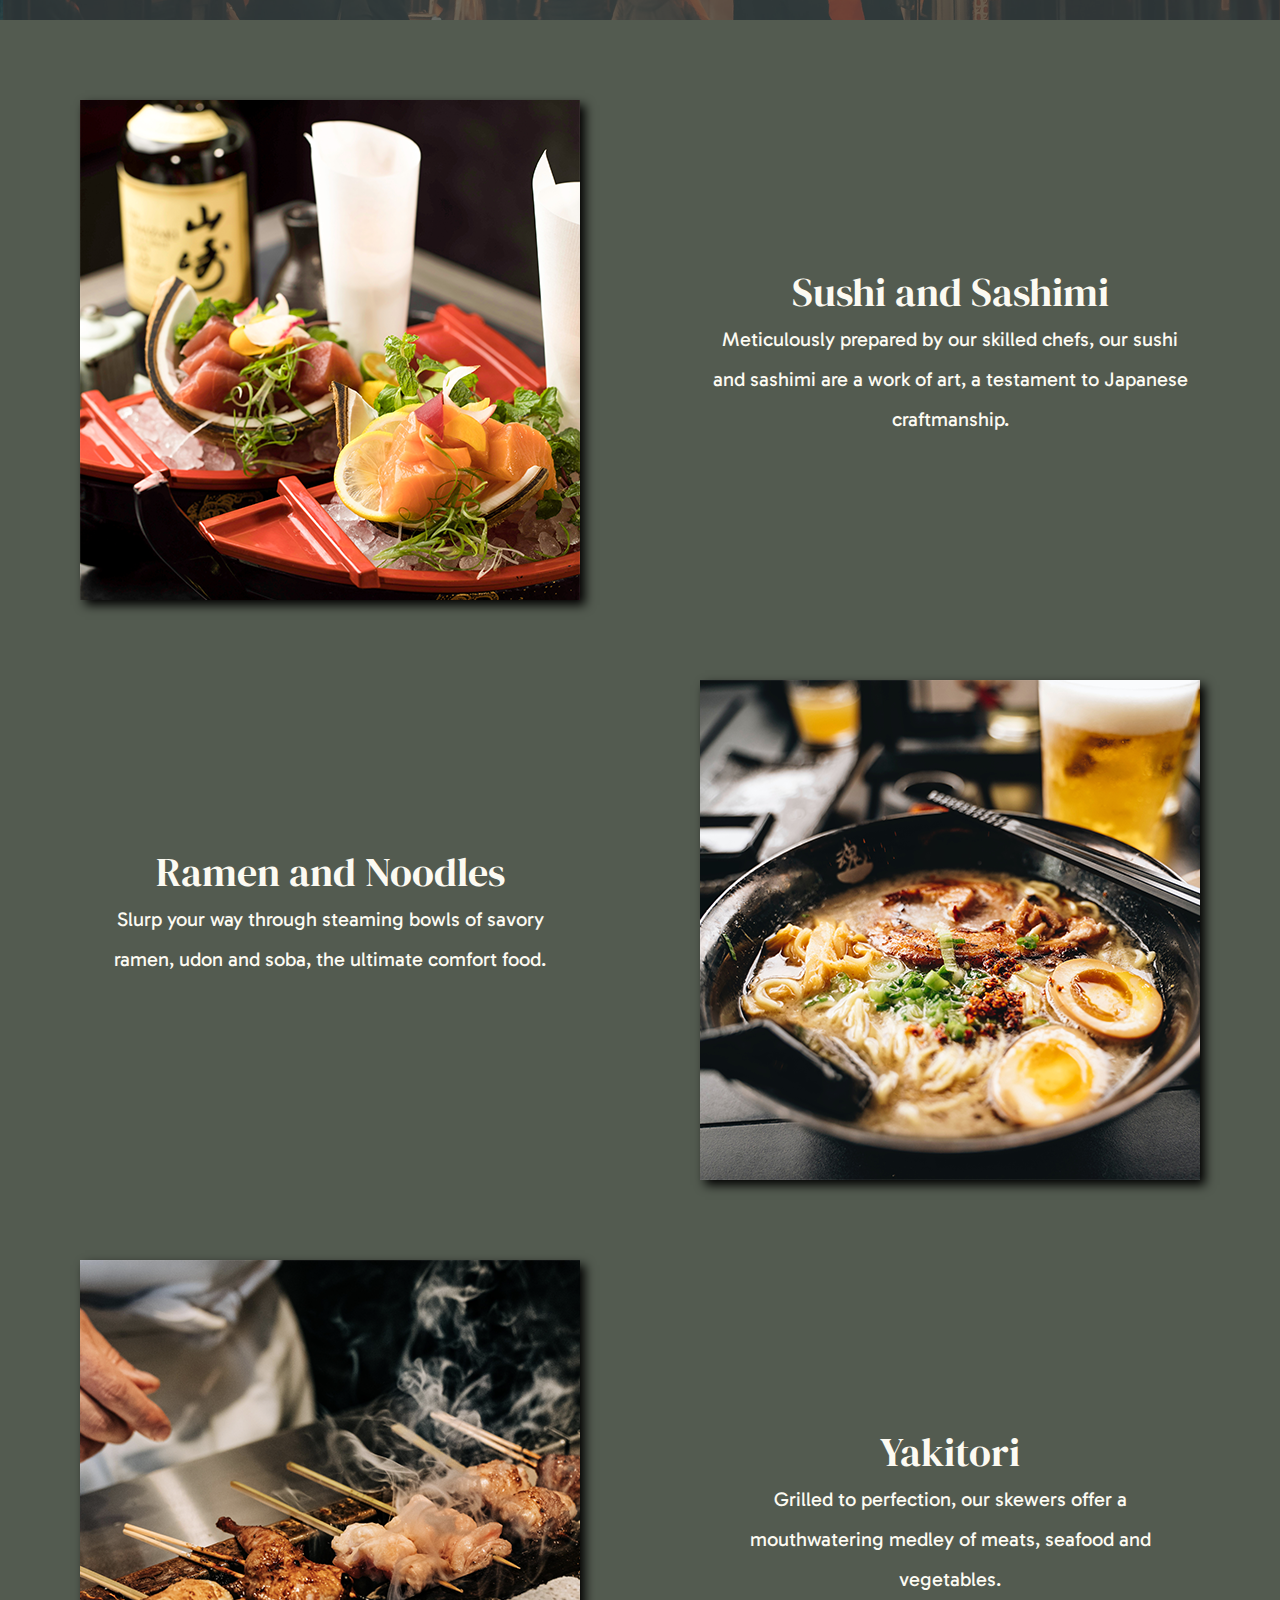
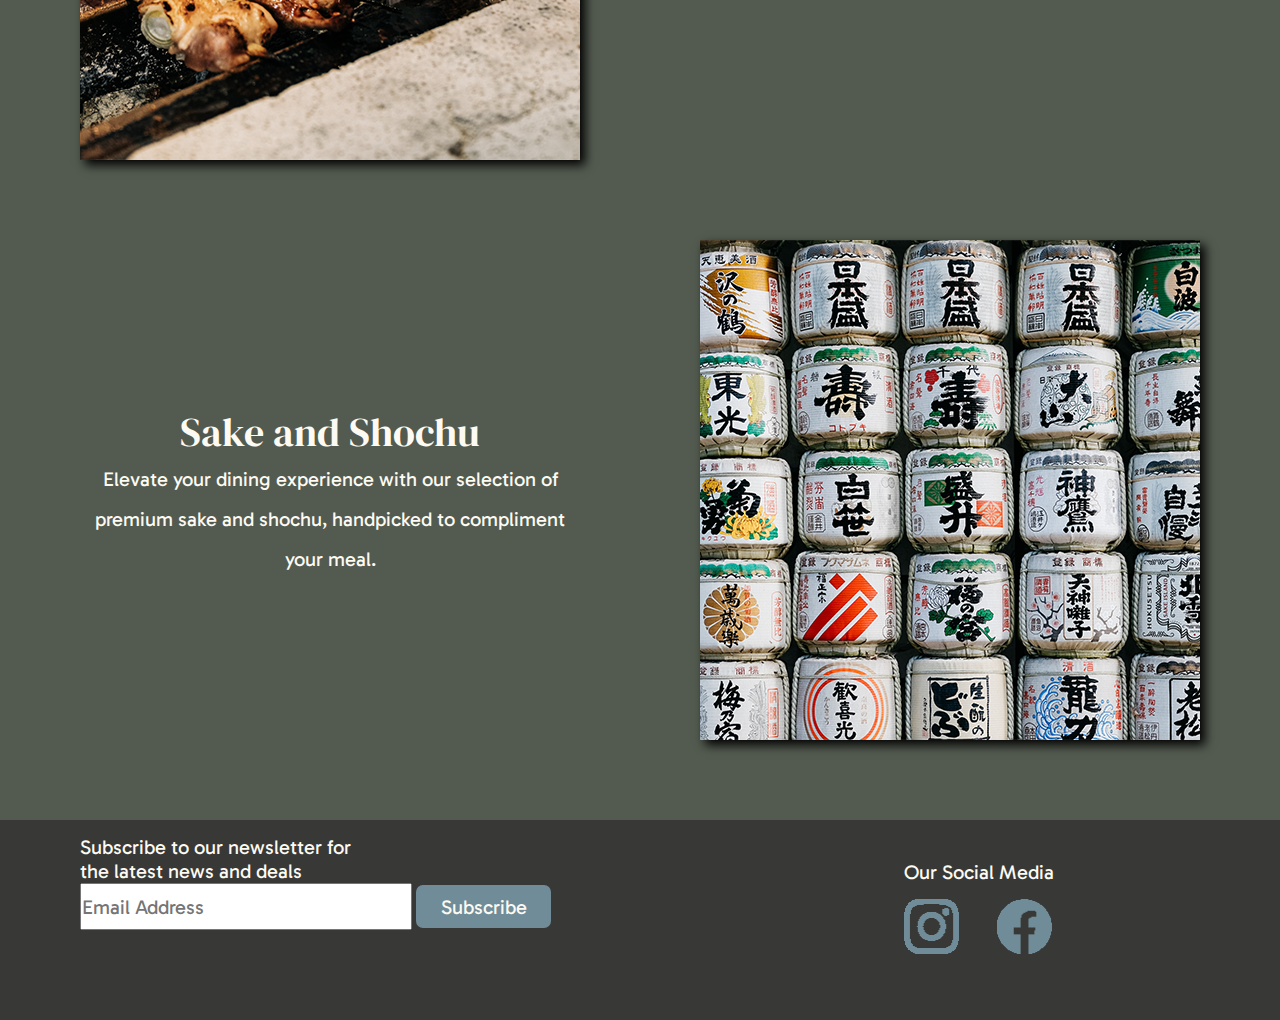
==== commit 00728e7d: "Fixed bugs" ====
--- a/Pages/index.html
+++ b/Pages/index.html
@@ -3,7 +3,7 @@
 <head>
     <meta charset="UTF-8">
     <meta name="viewport" content="width=device-width, initial-scale=1.0">
-    <title>Hikari</title>
+    <title>Izakaya Hikari</title>
     <link rel="icon" type="image/x-icon" href="../icons/favicon_io (1)/favicon-16x16.png">
     <link rel="stylesheet" type="text/css" href="../css/index.css">
     <link rel="stylesheet" type="text/css" href="../css/global.css">
@@ -13,14 +13,19 @@
     Gabarito:wght@400;500;600;700;800;900&family=Kaisei+Opti:wght@400;500;700&display=swap" rel="stylesheet">
 </head>
 <body>
-    <div id="topGreen">
+    <header>
         <nav>
+            <div id="logo">
+                <img src="../icons/izakaya hikari logo.png">
+            </div>
             <div id="rightContent">
                 <a href="index.html"><b>Home</b></a> 
                 <a href="story.html"><b>Our Story</b></a> 
                 <a href="reservations.html"><b>Reservations</b></a> 
             </div>
         </nav>
+    </header>
+    <div id="topGreen">
         <div id="border">
             <div id="whiteBG">
                 <div id="mainText">
--- a/css/index.css
+++ b/css/index.css
@@ -1,19 +1,3 @@
-nav{
-    text-align: right;
-    position: relative;
-    height: 80px;
-    bottom: 0;
-}
-
-nav a{
-    font-family: 'Gabarito', cursive;
-    font-weight: 400;
-    color: #fcfaf2;
-    font-size: 15px;
-    text-decoration: none;
-    margin-left: 15px;
-}
-
 #rightContent{
     margin-right: 65px;
     margin-bottom: 15px;
@@ -39,13 +23,13 @@
     flex-direction: row;
     background-color: #fcfaf2;
     margin: 15px 25px 15px 25px;
-    height: 750px;
-    width: 1100px;
+    max-height: 750px;
+    max-width: 1100px;
 }
 
 #whiteBG p{
     font-family: 'Gabarito', cursive;
-    font-size: 18px;
+    font-size: 20px;
     width: 445px;
     margin-top: 254px;
     margin-left: 65px;
@@ -53,7 +37,7 @@
 
 #whiteBGBtn{
     font-family: 'Gabarito', cursive;
-    font-size: 18px;
+    font-size: 20px;
     border-radius: 8px;
     margin-left: 212px;
     margin-top: 30px;
@@ -72,6 +56,7 @@
 
 #mainText{
     order: 1;
+    text-align: justify;
 }
 
 #mainImage{
@@ -108,14 +93,14 @@
     text-align: center;
     color: #fcfaf2;
     font-family: 'DM Serif Display', serif;
-    font-size: 35px;
+    font-size: 40px;
 }
 
 .contentBox p{
     color: #fcfaf2;
     font-family: 'Gabarito', cursive;
     text-align: center;
-    font-size: 18px;
+    font-size: 20px;
     line-height: 40px;
 }
 
--- a/css/global.css
+++ b/css/global.css
@@ -13,9 +13,25 @@
     position: relative;
 }
 
+nav{
+    font-family: 'Gabarito', cursive;
+    text-align: right;
+    height: 80px;
+    bottom: 0;
+}
+
+#rightContent{
+    margin-right: 65px;
+    margin-bottom: 15px;
+    position: absolute;
+    bottom: 0;
+    right: 0;
+}
+
+
 nav a{
     color: #fcfaf2;
-    font-size: 22px;
+    font-size: 20px;
     text-decoration: none;
     margin-left: 15px;
 }
@@ -61,14 +77,14 @@
 #footerLeft p{
     font-family: 'Gabarito', cursive;
     color: #fcfaf2;
-    font-size: 25px;
+    font-size: 20px;
 }
 
 #email{
     font-family: 'Gabarito', cursive;
     width: 328px;
     height: 43px;
-    font-size: 25px;
+    font-size: 20px;
 }
 
 #subscribe{
@@ -86,7 +102,7 @@
 #footerRight{
     padding-top: 40px;
     margin-left: 353px;
-    font-size: 25px;
+    font-size: 20px;
     font-family: 'Gabarito', cursive;
     color: #fcfaf2;
     /* background-color: black; */
